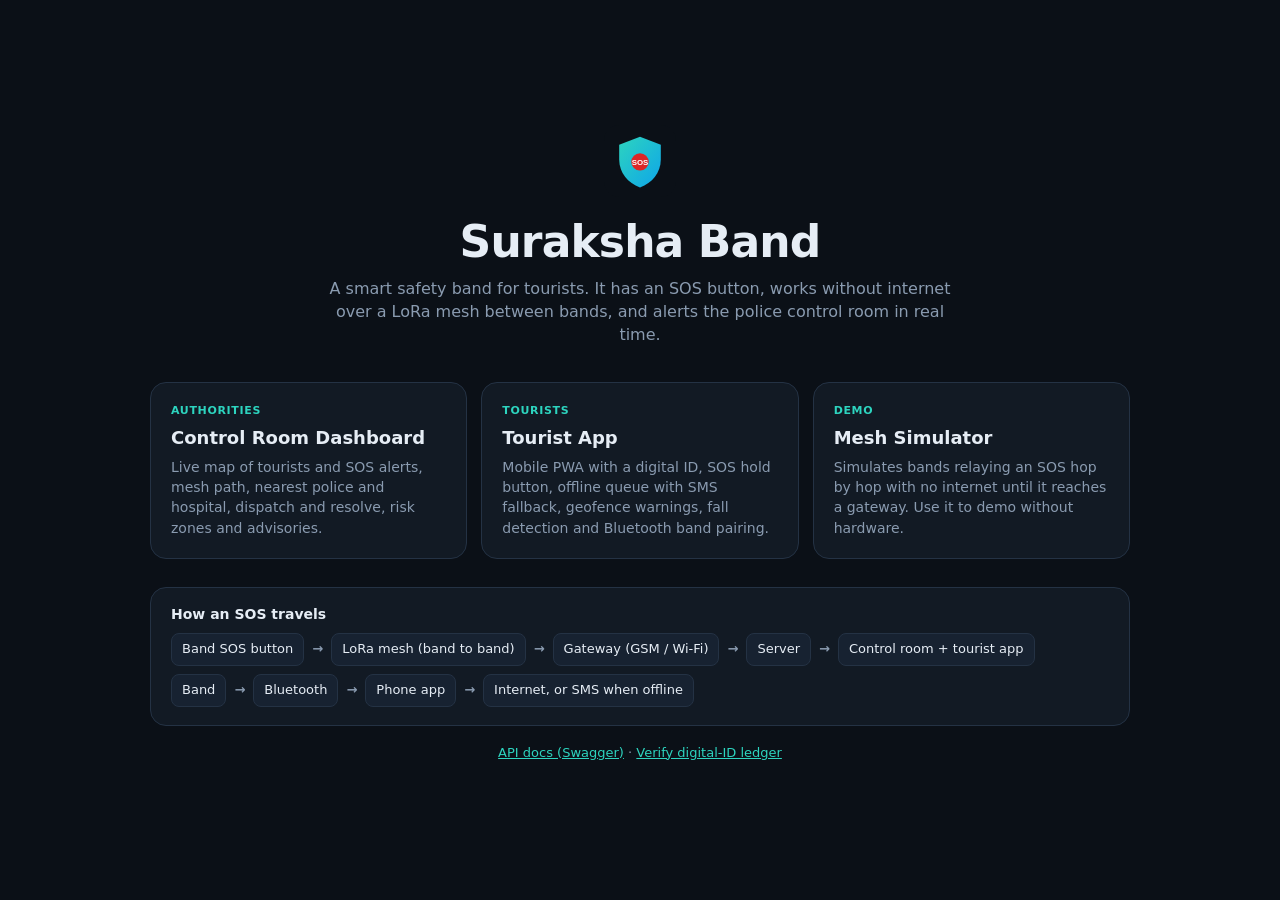
==== web/index.html @ 6df2b80c "Suraksha Band: tourist safety system with SOS, LoRa mesh, dashboard, PWA and simulator" ====
<!doctype html>
<html lang="en">
<head>
  <meta charset="utf-8">
  <meta name="viewport" content="width=device-width, initial-scale=1">
  <title>Suraksha Band</title>
  <link rel="icon" href="tourist/icon.svg" type="image/svg+xml">
  <link rel="stylesheet" href="shared/theme.css">
  <style>
    body { min-height: 100vh; display: grid; place-items: center; padding: 32px 16px; }
    .wrap { max-width: 980px; width: 100%; }
    .hero { text-align: center; margin-bottom: 36px; }
    .hero img { width: 72px; height: 72px; }
    .hero h1 { font-size: clamp(28px, 5vw, 44px); margin: 14px 0 8px; letter-spacing: -.02em; }
    .hero p { color: var(--muted); font-size: 16px; max-width: 640px; margin: 0 auto; }
    .grid { display: grid; grid-template-columns: repeat(auto-fit, minmax(270px, 1fr)); gap: 14px; }
    .card { background: var(--panel); border: 1px solid var(--line); border-radius: 16px; padding: 20px; text-decoration: none; color: var(--text); display: flex; flex-direction: column; gap: 8px; transition: border-color .15s, transform .15s; }
    .card:hover { border-color: var(--accent); transform: translateY(-2px); }
    .card h2 { font-size: 18px; }
    .card p { margin: 0; color: var(--muted); font-size: 14px; }
    .tag { font-size: 11px; font-weight: 700; text-transform: uppercase; letter-spacing: .06em; color: var(--accent); }
    .flow { margin-top: 28px; background: var(--panel); border: 1px solid var(--line); border-radius: 16px; padding: 18px 20px; }
    .flow h3 { font-size: 14px; margin-bottom: 10px; }
    .steps { display: flex; flex-wrap: wrap; gap: 8px; align-items: center; font-size: 13px; }
    .steps span { background: var(--panel-2); border: 1px solid var(--line); padding: 6px 10px; border-radius: 8px; }
    .steps b { color: var(--muted); }
    .links { margin-top: 18px; text-align: center; font-size: 13px; color: var(--muted); }
  </style>
</head>
<body>
  <div class="wrap">
    <div class="hero">
      <img src="tourist/icon.svg" alt="">
      <h1>Suraksha Band</h1>
      <p>A smart safety band for tourists. It has an SOS button, works without internet over a LoRa mesh between bands, and alerts the police control room in real time.</p>
    </div>
    <div class="grid">
      <a class="card" href="dashboard/"><span class="tag">Authorities</span><h2>Control Room Dashboard</h2><p>Live map of tourists and SOS alerts, mesh path, nearest police and hospital, dispatch and resolve, risk zones and advisories.</p></a>
      <a class="card" href="tourist/"><span class="tag">Tourists</span><h2>Tourist App</h2><p>Mobile PWA with a digital ID, SOS hold button, offline queue with SMS fallback, geofence warnings, fall detection and Bluetooth band pairing.</p></a>
      <a class="card" href="simulator/"><span class="tag">Demo</span><h2>Mesh Simulator</h2><p>Simulates bands relaying an SOS hop by hop with no internet until it reaches a gateway. Use it to demo without hardware.</p></a>
    </div>
    <div class="flow">
      <h3>How an SOS travels</h3>
      <div class="steps">
        <span>Band SOS button</span><b>→</b><span>LoRa mesh (band to band)</span><b>→</b><span>Gateway (GSM / Wi-Fi)</span><b>→</b><span>Server</span><b>→</b><span>Control room + tourist app</span>
      </div>
      <div class="steps" style="margin-top:8px">
        <span>Band</span><b>→</b><span>Bluetooth</span><b>→</b><span>Phone app</span><b>→</b><span>Internet, or SMS when offline</span>
      </div>
    </div>
    <p class="links"><a href="/docs">API docs (Swagger)</a> · <a href="/api/ledger/verify">Verify digital-ID ledger</a></p>
  </div>
</body>
</html>
---- web/shared/theme.css ----
:root {
  --bg: #0b1017;
  --panel: #121a24;
  --panel-2: #172231;
  --line: #243244;
  --text: #e6edf5;
  --muted: #8a9bb0;
  --accent: #2dd4bf;
  --accent-ink: #042f2b;
  --danger: #ef4444;
  --danger-soft: rgba(239, 68, 68, .15);
  --warn: #f59e0b;
  --warn-soft: rgba(245, 158, 11, .15);
  --ok: #22c55e;
  --ok-soft: rgba(34, 197, 94, .15);
  --info: #60a5fa;
  --info-soft: rgba(96, 165, 250, .15);
  --radius: 12px;
  --shadow: 0 10px 30px rgba(0, 0, 0, .35);
  --font: "Inter", system-ui, -apple-system, "Segoe UI", Roboto, sans-serif;
  --mono: "JetBrains Mono", ui-monospace, Consolas, monospace;
  color-scheme: dark;
}

* { box-sizing: border-box; }
html, body { margin: 0; height: 100%; }
body { background: var(--bg); color: var(--text); font: 14px/1.45 var(--font); -webkit-font-smoothing: antialiased; }
a { color: var(--accent); }
h1, h2, h3, h4 { margin: 0; line-height: 1.2; }
.muted { color: var(--muted); }
.mono { font-family: var(--mono); font-size: 12px; }

button, .btn {
  font: inherit; font-weight: 600; cursor: pointer;
  border: 1px solid var(--line); background: var(--panel-2); color: var(--text);
  padding: 8px 14px; border-radius: 9px; transition: background .15s, border-color .15s, transform .05s;
  display: inline-flex; align-items: center; gap: 6px; text-decoration: none;
}
button:hover, .btn:hover { border-color: #36506b; background: #1d2b3d; }
button:active { transform: translateY(1px); }
button:disabled { opacity: .5; cursor: not-allowed; }
.btn-primary { background: var(--accent); color: var(--accent-ink); border-color: var(--accent); }
.btn-primary:hover { background: #5eead4; border-color: #5eead4; }
.btn-danger { background: var(--danger); color: #fff; border-color: var(--danger); }
.btn-danger:hover { background: #f87171; border-color: #f87171; }
.btn-ghost { background: transparent; }
.btn-sm { padding: 5px 10px; font-size: 12px; }

input, select, textarea {
  font: inherit; color: var(--text); background: var(--bg); border: 1px solid var(--line);
  border-radius: 9px; padding: 9px 11px; width: 100%;
}
input:focus, select:focus, textarea:focus { outline: 2px solid rgba(45, 212, 191, .4); border-color: var(--accent); }
label { display: block; font-size: 12px; color: var(--muted); margin: 10px 0 4px; font-weight: 600; }

.badge {
  display: inline-flex; align-items: center; gap: 4px; font-size: 11px; font-weight: 700;
  padding: 2px 8px; border-radius: 999px; letter-spacing: .02em; text-transform: uppercase; white-space: nowrap;
}
.b-SOS, .b-open, .b-alert { background: var(--danger-soft); color: #fca5a5; }
.b-FALL { background: rgba(236, 72, 153, .15); color: #f9a8d4; }
.b-HEALTH { background: rgba(168, 85, 247, .15); color: #d8b4fe; }
.b-GEOFENCE, .b-acknowledged, .b-medium { background: var(--warn-soft); color: #fcd34d; }
.b-INACTIVITY { background: var(--info-soft); color: #93c5fd; }
.b-resolved, .b-safe { background: var(--ok-soft); color: #86efac; }
.b-high { background: var(--danger-soft); color: #fca5a5; }

.dot { width: 8px; height: 8px; border-radius: 50%; display: inline-block; background: var(--muted); }
.dot.on { background: var(--ok); box-shadow: 0 0 0 3px var(--ok-soft); }
.dot.off { background: var(--danger); }

.modal-back { position: fixed; inset: 0; background: rgba(0, 0, 0, .55); display: none; place-items: center; z-index: 2000; padding: 16px; }
.modal-back.show { display: grid; }
.modal { background: var(--panel); border: 1px solid var(--line); border-radius: 16px; padding: 20px; width: min(440px, 100%); box-shadow: var(--shadow); }
.modal h3 { margin-bottom: 6px; }
.modal .actions { display: flex; gap: 8px; justify-content: flex-end; margin-top: 16px; }

.toast-wrap { position: fixed; top: 16px; right: 16px; display: flex; flex-direction: column; gap: 8px; z-index: 3000; max-width: calc(100vw - 32px); }
.toast { background: var(--panel-2); border: 1px solid var(--line); border-left: 4px solid var(--accent); padding: 10px 14px; border-radius: 10px; box-shadow: var(--shadow); animation: slidein .25s ease; max-width: 360px; }
.toast.danger { border-left-color: var(--danger); }
.toast.warn { border-left-color: var(--warn); }
@keyframes slidein { from { transform: translateX(20px); opacity: 0; } }

/* Leaflet dark tweaks */
.leaflet-container { background: #0e1620; font-family: var(--font); }
.dark-tiles { filter: brightness(.72) invert(1) contrast(.9) hue-rotate(200deg) saturate(.35) brightness(.9); }
.leaflet-popup-content-wrapper, .leaflet-popup-tip { background: var(--panel); color: var(--text); border: 1px solid var(--line); }
.leaflet-popup-content { margin: 12px 14px; font-size: 13px; }
.leaflet-control-zoom a, .leaflet-bar a { background: var(--panel) !important; color: var(--text) !important; border-color: var(--line) !important; }
.leaflet-control-attribution { background: rgba(11, 16, 23, .7) !important; color: var(--muted) !important; }
.leaflet-control-attribution a { color: var(--muted) !important; }

.pin { display: grid; place-items: center; font: 700 11px var(--font); color: #fff; border-radius: 50%; border: 2px solid rgba(255, 255, 255, .85); box-shadow: 0 2px 6px rgba(0, 0, 0, .5); }
.pulse { position: relative; }
.pulse::after { content: ""; position: absolute; inset: -8px; border-radius: 50%; border: 3px solid var(--danger); animation: pulse 1.4s ease-out infinite; }
@keyframes pulse { from { transform: scale(.6); opacity: 1; } to { transform: scale(1.8); opacity: 0; } }

::-webkit-scrollbar { width: 8px; height: 8px; }
::-webkit-scrollbar-thumb { background: #243244; border-radius: 8px; }
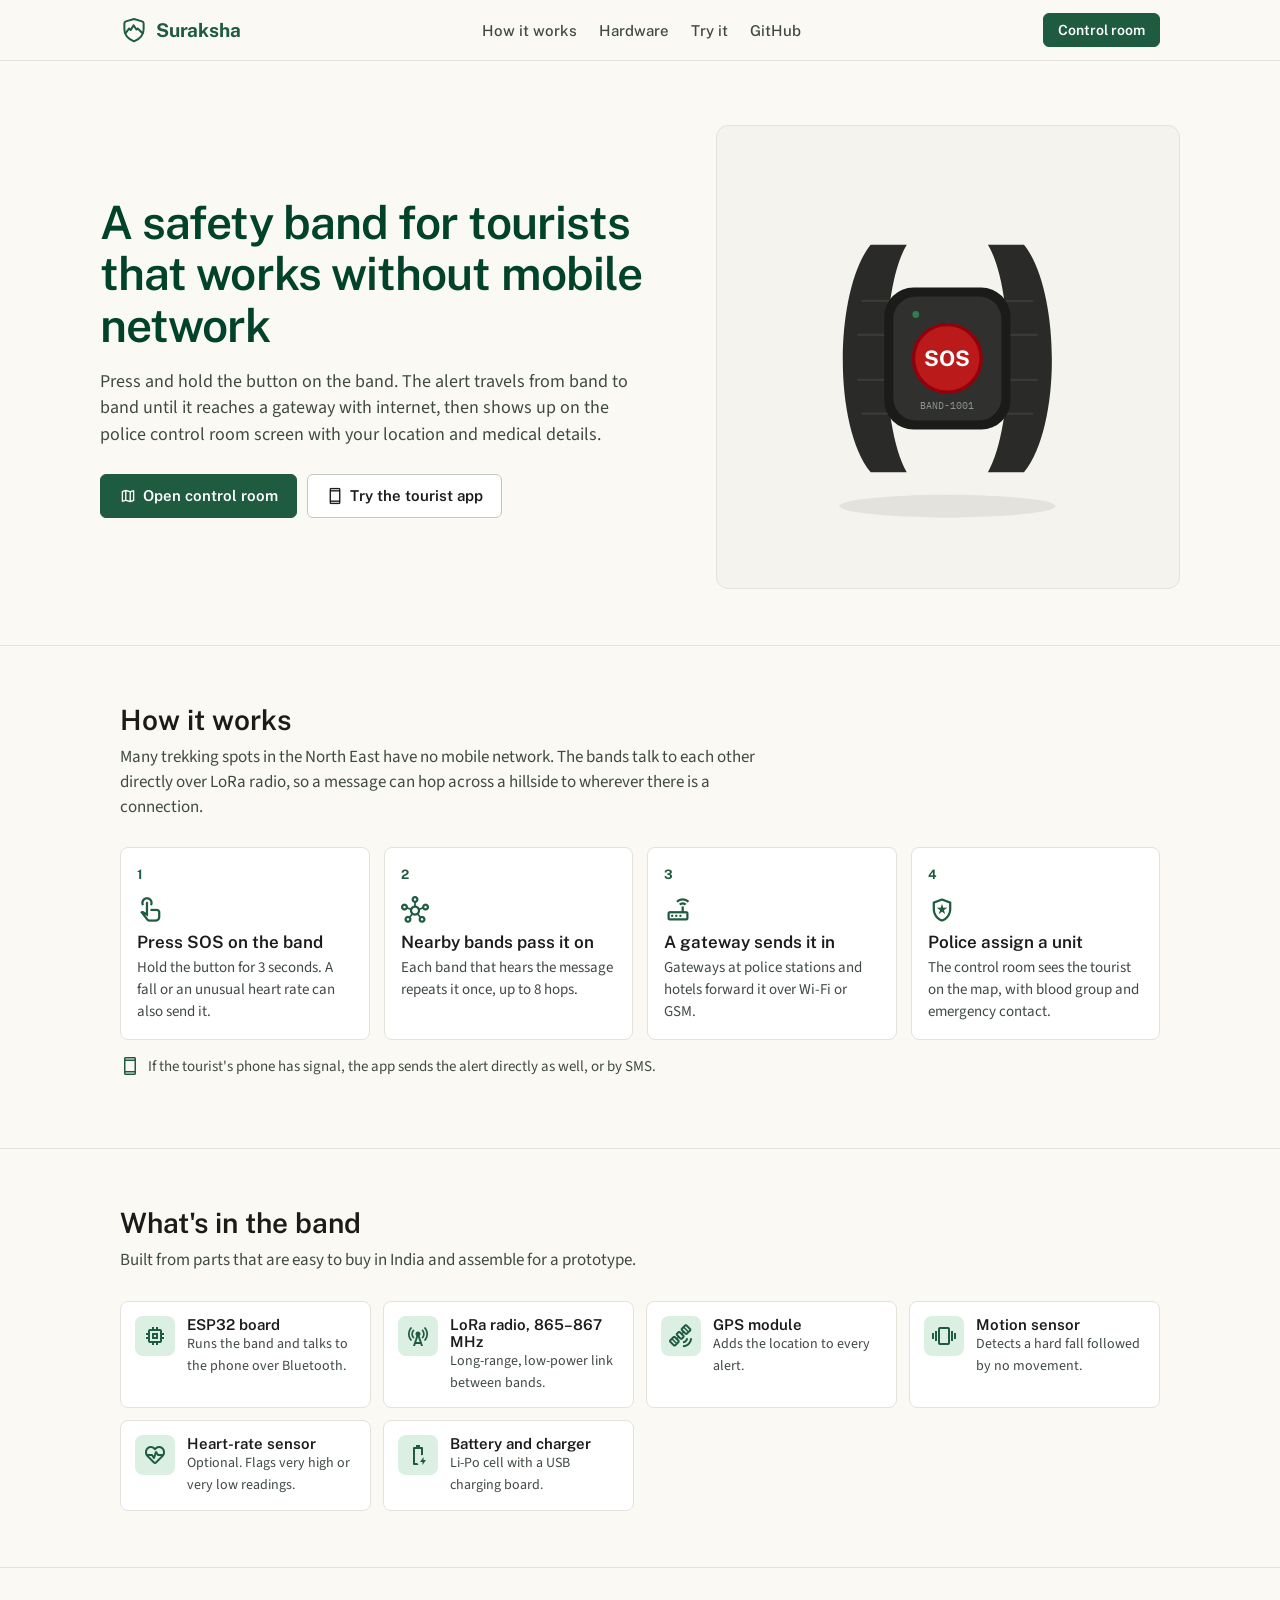
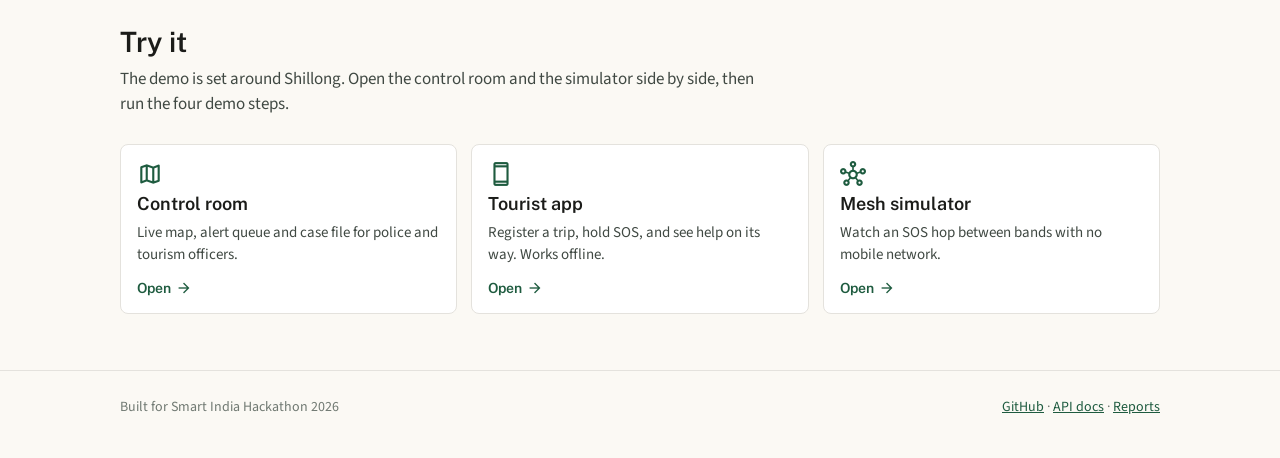
==== commit 37b5a378: "Redesign all pages in the Stitch style, add reports page, switch demo data to Indian tourists" ====
--- a/web/index.html
+++ b/web/index.html
@@ -4,51 +4,146 @@
   <meta charset="utf-8">
   <meta name="viewport" content="width=device-width, initial-scale=1">
   <title>Suraksha Band</title>
-  <link rel="icon" href="tourist/icon.svg" type="image/svg+xml">
+  <meta name="description" content="A safety band for tourists that works without mobile network.">
+  <link rel="icon" href="shared/logo.svg" type="image/svg+xml">
+  <link rel="preconnect" href="https://fonts.googleapis.com">
+  <link rel="stylesheet" href="https://fonts.googleapis.com/css2?family=IBM+Plex+Mono:wght@400;500&family=Public+Sans:wght@400;500;600;700&family=Source+Sans+3:wght@400;500;600;700&display=swap">
+  <link rel="stylesheet" href="https://fonts.googleapis.com/css2?family=Material+Symbols+Outlined:opsz,wght,FILL,GRAD@20..24,400,0..1,0&display=block">
   <link rel="stylesheet" href="shared/theme.css">
   <style>
-    body { min-height: 100vh; display: grid; place-items: center; padding: 32px 16px; }
-    .wrap { max-width: 980px; width: 100%; }
-    .hero { text-align: center; margin-bottom: 36px; }
-    .hero img { width: 72px; height: 72px; }
-    .hero h1 { font-size: clamp(28px, 5vw, 44px); margin: 14px 0 8px; letter-spacing: -.02em; }
-    .hero p { color: var(--muted); font-size: 16px; max-width: 640px; margin: 0 auto; }
-    .grid { display: grid; grid-template-columns: repeat(auto-fit, minmax(270px, 1fr)); gap: 14px; }
-    .card { background: var(--panel); border: 1px solid var(--line); border-radius: 16px; padding: 20px; text-decoration: none; color: var(--text); display: flex; flex-direction: column; gap: 8px; transition: border-color .15s, transform .15s; }
-    .card:hover { border-color: var(--accent); transform: translateY(-2px); }
-    .card h2 { font-size: 18px; }
-    .card p { margin: 0; color: var(--muted); font-size: 14px; }
-    .tag { font-size: 11px; font-weight: 700; text-transform: uppercase; letter-spacing: .06em; color: var(--accent); }
-    .flow { margin-top: 28px; background: var(--panel); border: 1px solid var(--line); border-radius: 16px; padding: 18px 20px; }
-    .flow h3 { font-size: 14px; margin-bottom: 10px; }
-    .steps { display: flex; flex-wrap: wrap; gap: 8px; align-items: center; font-size: 13px; }
-    .steps span { background: var(--panel-2); border: 1px solid var(--line); padding: 6px 10px; border-radius: 8px; }
-    .steps b { color: var(--muted); }
-    .links { margin-top: 18px; text-align: center; font-size: 13px; color: var(--muted); }
+    .wrap { max-width: 1080px; margin: 0 auto; padding: 0 20px; }
+    header.top { border-bottom: 1px solid var(--line); background: var(--bg); position: sticky; top: 0; z-index: 10; }
+    header.top .wrap { display: flex; align-items: center; justify-content: space-between; height: 60px; gap: 16px; }
+    header nav { display: flex; gap: 22px; font: 500 15px var(--head); }
+    header nav a { color: var(--text-2); text-decoration: none; }
+    header nav a:hover { color: var(--primary); }
+    .hero { display: grid; grid-template-columns: 1.1fr .9fr; gap: 48px; align-items: center; padding: 64px 0 56px; }
+    .hero h1 { font-size: clamp(32px, 4.4vw, 46px); line-height: 1.12; letter-spacing: -.02em; color: var(--primary-ink); }
+    .hero p { font-size: 18px; color: var(--text-2); margin: 18px 0 26px; max-width: 540px; }
+    .hero .ctas { display: flex; gap: 10px; flex-wrap: wrap; }
+    .hero .ctas .btn { padding: 12px 18px; font-size: 15px; }
+    .band-art { background: var(--surface-low); border: 1px solid var(--line); border-radius: 12px; aspect-ratio: 1 / 1; display: grid; place-items: center; }
+    .band-art svg { width: 78%; height: auto; }
+    section.block { padding: 56px 0; border-top: 1px solid var(--line); }
+    section.block h2 { font-size: 28px; margin-bottom: 8px; }
+    section.block > .wrap > p.lead { color: var(--text-2); font-size: 17px; margin: 0 0 28px; max-width: 640px; }
+    .steps4 { display: grid; grid-template-columns: repeat(4, 1fr); gap: 14px; }
+    .steps4 .card { position: relative; }
+    .steps4 .n { font: 700 13px var(--head); color: var(--primary); }
+    .steps4 .ms { font-size: 28px; color: var(--primary); display: block; margin: 10px 0 8px; max-width: none; }
+    .steps4 h3 { font-size: 17px; margin-bottom: 4px; }
+    .steps4 p { margin: 0; color: var(--text-2); font-size: 15px; }
+    .aside-note { margin-top: 16px; font-size: 15px; color: var(--text-2); display: flex; gap: 8px; align-items: center; }
+    .aside-note .ms { color: var(--primary); }
+    .parts { display: grid; grid-template-columns: repeat(auto-fit, minmax(220px, 1fr)); gap: 12px; }
+    .part { display: flex; gap: 12px; align-items: flex-start; background: var(--card); border: 1px solid var(--line); border-radius: var(--r); padding: 14px; }
+    .part .ms { font-size: 24px; color: var(--primary); background: var(--primary-soft); border-radius: 8px; padding: 8px; max-width: none; }
+    .part b { font: 600 15px var(--head); display: block; }
+    .part span { font-size: 14px; color: var(--text-2); }
+    .try { display: grid; grid-template-columns: repeat(3, 1fr); gap: 14px; }
+    .try a { text-decoration: none; color: var(--text); display: flex; flex-direction: column; gap: 6px; transition: border-color .12s; }
+    .try a:hover { border-color: var(--primary); }
+    .try .ms { font-size: 26px; color: var(--primary); max-width: none; }
+    .try h3 { font-size: 18px; }
+    .try p { margin: 0; color: var(--text-2); font-size: 15px; }
+    .try .go { margin-top: auto; padding-top: 8px; font: 600 14px var(--head); color: var(--primary); display: flex; align-items: center; gap: 4px; }
+    footer { border-top: 1px solid var(--line); padding: 26px 0 40px; color: var(--muted); font-size: 14px; }
+    footer .wrap { display: flex; justify-content: space-between; gap: 12px; flex-wrap: wrap; }
+    @media (max-width: 860px) {
+      .hero { grid-template-columns: 1fr; padding: 36px 0; gap: 28px; }
+      .band-art { max-width: 420px; }
+      .steps4, .try { grid-template-columns: 1fr 1fr; }
+      header nav { display: none; }
+    }
+    @media (max-width: 520px) { .steps4, .try { grid-template-columns: 1fr; } }
   </style>
 </head>
 <body>
-  <div class="wrap">
-    <div class="hero">
-      <img src="tourist/icon.svg" alt="">
-      <h1>Suraksha Band</h1>
-      <p>A smart safety band for tourists. It has an SOS button, works without internet over a LoRa mesh between bands, and alerts the police control room in real time.</p>
+  <header class="top">
+    <div class="wrap">
+      <a class="brand" href="/"><img src="shared/logo.svg" alt="">Suraksha</a>
+      <nav><a href="#how">How it works</a><a href="#hardware">Hardware</a><a href="#try">Try it</a><a href="https://github.com/bhoomizz/suraksha-band">GitHub</a></nav>
+      <a class="btn btn-primary" href="dashboard/">Control room</a>
     </div>
-    <div class="grid">
-      <a class="card" href="dashboard/"><span class="tag">Authorities</span><h2>Control Room Dashboard</h2><p>Live map of tourists and SOS alerts, mesh path, nearest police and hospital, dispatch and resolve, risk zones and advisories.</p></a>
-      <a class="card" href="tourist/"><span class="tag">Tourists</span><h2>Tourist App</h2><p>Mobile PWA with a digital ID, SOS hold button, offline queue with SMS fallback, geofence warnings, fall detection and Bluetooth band pairing.</p></a>
-      <a class="card" href="simulator/"><span class="tag">Demo</span><h2>Mesh Simulator</h2><p>Simulates bands relaying an SOS hop by hop with no internet until it reaches a gateway. Use it to demo without hardware.</p></a>
-    </div>
-    <div class="flow">
-      <h3>How an SOS travels</h3>
-      <div class="steps">
-        <span>Band SOS button</span><b>→</b><span>LoRa mesh (band to band)</span><b>→</b><span>Gateway (GSM / Wi-Fi)</span><b>→</b><span>Server</span><b>→</b><span>Control room + tourist app</span>
+  </header>
+
+  <main>
+    <div class="wrap hero">
+      <div>
+        <h1>A safety band for tourists that works without mobile network</h1>
+        <p>Press and hold the button on the band. The alert travels from band to band until it reaches a gateway with internet, then shows up on the police control room screen with your location and medical details.</p>
+        <div class="ctas">
+          <a class="btn btn-primary" href="dashboard/"><span class="ms">map</span>Open control room</a>
+          <a class="btn" href="tourist/"><span class="ms">smartphone</span>Try the tourist app</a>
+        </div>
       </div>
-      <div class="steps" style="margin-top:8px">
-        <span>Band</span><b>→</b><span>Bluetooth</span><b>→</b><span>Phone app</span><b>→</b><span>Internet, or SMS when offline</span>
+      <div class="band-art" aria-label="Drawing of the Suraksha band">
+        <svg viewBox="0 0 320 320" xmlns="http://www.w3.org/2000/svg">
+          <ellipse cx="160" cy="292" rx="96" ry="10" fill="#E4E2DD"/>
+          <path d="M92 60 C60 100 58 220 92 262 L124 262 C100 220 100 100 124 60 Z" fill="#2A2B28"/>
+          <path d="M228 60 C260 100 262 220 228 262 L196 262 C220 220 220 100 196 60 Z" fill="#2A2B28"/>
+          <g stroke="#3A3B37" stroke-width="2">
+            <line x1="84" y1="110" x2="112" y2="110"/><line x1="80" y1="140" x2="108" y2="140"/><line x1="80" y1="180" x2="108" y2="180"/><line x1="84" y1="210" x2="112" y2="210"/>
+            <line x1="208" y1="110" x2="236" y2="110"/><line x1="212" y1="140" x2="240" y2="140"/><line x1="212" y1="180" x2="240" y2="180"/><line x1="208" y1="210" x2="236" y2="210"/>
+          </g>
+          <rect x="104" y="98" width="112" height="126" rx="26" fill="#1B1C19"/>
+          <rect x="112" y="106" width="96" height="110" rx="20" fill="#30312E"/>
+          <circle cx="160" cy="161" r="30" fill="#BA1A1A"/>
+          <circle cx="160" cy="161" r="30" fill="none" stroke="#93000A" stroke-width="3"/>
+          <text x="160" y="168" text-anchor="middle" font-family="Public Sans, Arial, sans-serif" font-weight="700" font-size="19" fill="#fff">SOS</text>
+          <circle cx="132" cy="122" r="3" fill="#2F7D4F"/>
+          <text x="160" y="206" text-anchor="middle" font-family="IBM Plex Mono, monospace" font-size="9" fill="#8C948D">BAND-1001</text>
+        </svg>
       </div>
     </div>
-    <p class="links"><a href="/docs">API docs (Swagger)</a> · <a href="/api/ledger/verify">Verify digital-ID ledger</a></p>
-  </div>
+
+    <section class="block" id="how">
+      <div class="wrap">
+        <h2>How it works</h2>
+        <p class="lead">Many trekking spots in the North East have no mobile network. The bands talk to each other directly over LoRa radio, so a message can hop across a hillside to wherever there is a connection.</p>
+        <div class="steps4">
+          <div class="card"><span class="n">1</span><span class="ms">touch_app</span><h3>Press SOS on the band</h3><p>Hold the button for 3 seconds. A fall or an unusual heart rate can also send it.</p></div>
+          <div class="card"><span class="n">2</span><span class="ms">hub</span><h3>Nearby bands pass it on</h3><p>Each band that hears the message repeats it once, up to 8 hops.</p></div>
+          <div class="card"><span class="n">3</span><span class="ms">router</span><h3>A gateway sends it in</h3><p>Gateways at police stations and hotels forward it over Wi-Fi or GSM.</p></div>
+          <div class="card"><span class="n">4</span><span class="ms">local_police</span><h3>Police assign a unit</h3><p>The control room sees the tourist on the map, with blood group and emergency contact.</p></div>
+        </div>
+        <p class="aside-note"><span class="ms">smartphone</span>If the tourist's phone has signal, the app sends the alert directly as well, or by SMS.</p>
+      </div>
+    </section>
+
+    <section class="block" id="hardware">
+      <div class="wrap">
+        <h2>What's in the band</h2>
+        <p class="lead">Built from parts that are easy to buy in India and assemble for a prototype.</p>
+        <div class="parts">
+          <div class="part"><span class="ms">memory</span><div><b>ESP32 board</b><span>Runs the band and talks to the phone over Bluetooth.</span></div></div>
+          <div class="part"><span class="ms">cell_tower</span><div><b>LoRa radio, 865–867 MHz</b><span>Long-range, low-power link between bands.</span></div></div>
+          <div class="part"><span class="ms">satellite_alt</span><div><b>GPS module</b><span>Adds the location to every alert.</span></div></div>
+          <div class="part"><span class="ms">vibration</span><div><b>Motion sensor</b><span>Detects a hard fall followed by no movement.</span></div></div>
+          <div class="part"><span class="ms">ecg_heart</span><div><b>Heart-rate sensor</b><span>Optional. Flags very high or very low readings.</span></div></div>
+          <div class="part"><span class="ms">battery_charging_full</span><div><b>Battery and charger</b><span>Li-Po cell with a USB charging board.</span></div></div>
+        </div>
+      </div>
+    </section>
+
+    <section class="block" id="try">
+      <div class="wrap">
+        <h2>Try it</h2>
+        <p class="lead">The demo is set around Shillong. Open the control room and the simulator side by side, then run the four demo steps.</p>
+        <div class="try">
+          <a class="card" href="dashboard/"><span class="ms">map</span><h3>Control room</h3><p>Live map, alert queue and case file for police and tourism officers.</p><span class="go">Open<span class="ms" style="font-size:18px">arrow_forward</span></span></a>
+          <a class="card" href="tourist/"><span class="ms">smartphone</span><h3>Tourist app</h3><p>Register a trip, hold SOS, and see help on its way. Works offline.</p><span class="go">Open<span class="ms" style="font-size:18px">arrow_forward</span></span></a>
+          <a class="card" href="simulator/"><span class="ms">hub</span><h3>Mesh simulator</h3><p>Watch an SOS hop between bands with no mobile network.</p><span class="go">Open<span class="ms" style="font-size:18px">arrow_forward</span></span></a>
+        </div>
+      </div>
+    </section>
+  </main>
+
+  <footer>
+    <div class="wrap">
+      <span>Built for Smart India Hackathon 2026</span>
+      <span><a href="https://github.com/bhoomizz/suraksha-band">GitHub</a> · <a href="/docs">API docs</a> · <a href="reports/">Reports</a></span>
+    </div>
+  </footer>
 </body>
 </html>
--- a/web/shared/theme.css
+++ b/web/shared/theme.css
@@ -1,99 +1,166 @@
+/* Suraksha design tokens: warm paper background, forest green brand, red reserved for SOS. */
 :root {
-  --bg: #0b1017;
-  --panel: #121a24;
-  --panel-2: #172231;
-  --line: #243244;
-  --text: #e6edf5;
-  --muted: #8a9bb0;
-  --accent: #2dd4bf;
-  --accent-ink: #042f2b;
-  --danger: #ef4444;
-  --danger-soft: rgba(239, 68, 68, .15);
-  --warn: #f59e0b;
-  --warn-soft: rgba(245, 158, 11, .15);
-  --ok: #22c55e;
-  --ok-soft: rgba(34, 197, 94, .15);
-  --info: #60a5fa;
-  --info-soft: rgba(96, 165, 250, .15);
-  --radius: 12px;
-  --shadow: 0 10px 30px rgba(0, 0, 0, .35);
-  --font: "Inter", system-ui, -apple-system, "Segoe UI", Roboto, sans-serif;
-  --mono: "JetBrains Mono", ui-monospace, Consolas, monospace;
-  color-scheme: dark;
+  --bg: #FBF9F4;
+  --surface-low: #F5F3EE;
+  --surface: #F0EEE9;
+  --surface-high: #EAE8E3;
+  --card: #FFFFFF;
+  --line: #E4E2DD;
+  --line-strong: #C0C9C1;
+  --text: #1B1C19;
+  --text-2: #404943;
+  --muted: #707972;
+
+  --primary: #1E5B3F;
+  --primary-ink: #00432A;
+  --primary-soft: #DCEFE3;
+  --primary-tint: #B2F0CB;
+
+  --danger: #BA1A1A;
+  --danger-ink: #93000A;
+  --danger-soft: #FFDAD6;
+  --warn: #B7791F;
+  --warn-ink: #7A4F0E;
+  --warn-soft: #FBEBD2;
+  --ok: #2F7D4F;
+  --ok-soft: #DCEFE3;
+  --info: #2B6CB0;
+  --info-soft: #DDE8F5;
+  --plum: #8B3A62;
+  --plum-soft: #F5DFEA;
+  --violet: #5B4A9E;
+  --violet-soft: #E7E3F4;
+
+  --r: 8px;
+  --r-sm: 6px;
+  --head: "Public Sans", system-ui, "Segoe UI", sans-serif;
+  --body: "Source Sans 3", system-ui, "Segoe UI", sans-serif;
+  --mono: "IBM Plex Mono", ui-monospace, Consolas, monospace;
+  color-scheme: light;
 }
 
 * { box-sizing: border-box; }
-html, body { margin: 0; height: 100%; }
-body { background: var(--bg); color: var(--text); font: 14px/1.45 var(--font); -webkit-font-smoothing: antialiased; }
-a { color: var(--accent); }
-h1, h2, h3, h4 { margin: 0; line-height: 1.2; }
+html, body { margin: 0; }
+body { background: var(--bg); color: var(--text); font: 15px/1.45 var(--body); -webkit-font-smoothing: antialiased; }
+h1, h2, h3, h4 { font-family: var(--head); margin: 0; line-height: 1.25; font-weight: 600; }
+a { color: var(--primary); }
 .muted { color: var(--muted); }
-.mono { font-family: var(--mono); font-size: 12px; }
+.mono { font-family: var(--mono); font-size: 13px; }
+.small { font-size: 13px; }
+.hidden { display: none !important; }
+.label { font: 600 12px var(--head); color: var(--muted); text-transform: uppercase; letter-spacing: .05em; }
 
+/* Material Symbols */
+.ms {
+  font-family: "Material Symbols Outlined"; font-weight: normal; font-style: normal; font-size: 20px; line-height: 1;
+  display: inline-block; white-space: nowrap; direction: ltr; text-transform: none; letter-spacing: normal;
+  font-feature-settings: "liga"; -webkit-font-feature-settings: "liga"; -webkit-font-smoothing: antialiased;
+  font-variation-settings: "FILL" 0, "wght" 400; flex: none; overflow: hidden; max-width: 1.2em;
+}
+.ms.fill { font-variation-settings: "FILL" 1, "wght" 400; }
+
+/* Buttons */
 button, .btn {
-  font: inherit; font-weight: 600; cursor: pointer;
-  border: 1px solid var(--line); background: var(--panel-2); color: var(--text);
-  padding: 8px 14px; border-radius: 9px; transition: background .15s, border-color .15s, transform .05s;
-  display: inline-flex; align-items: center; gap: 6px; text-decoration: none;
+  font: 600 14px var(--head); cursor: pointer; color: var(--text); background: var(--card);
+  border: 1px solid var(--line-strong); border-radius: var(--r-sm); padding: 8px 14px;
+  display: inline-flex; align-items: center; justify-content: center; gap: 6px; text-decoration: none;
+  transition: background .12s, border-color .12s;
 }
-button:hover, .btn:hover { border-color: #36506b; background: #1d2b3d; }
-button:active { transform: translateY(1px); }
+button:hover, .btn:hover { background: var(--surface-low); }
 button:disabled { opacity: .5; cursor: not-allowed; }
-.btn-primary { background: var(--accent); color: var(--accent-ink); border-color: var(--accent); }
-.btn-primary:hover { background: #5eead4; border-color: #5eead4; }
-.btn-danger { background: var(--danger); color: #fff; border-color: var(--danger); }
-.btn-danger:hover { background: #f87171; border-color: #f87171; }
-.btn-ghost { background: transparent; }
-.btn-sm { padding: 5px 10px; font-size: 12px; }
+button:focus-visible, .btn:focus-visible, a:focus-visible { outline: 2px solid var(--primary); outline-offset: 2px; }
+.btn-primary { background: var(--primary); border-color: var(--primary); color: #fff; }
+.btn-primary:hover { background: var(--primary-ink); }
+.btn-danger { background: var(--danger); border-color: var(--danger); color: #fff; }
+.btn-danger:hover { background: var(--danger-ink); }
+.btn-danger-outline { color: var(--danger); border-color: var(--danger); }
+.btn-danger-outline:hover { background: var(--danger-soft); }
+.btn-ghost { background: transparent; border-color: transparent; color: var(--text-2); }
+.btn-ghost:hover { background: var(--surface); }
+.btn-sm { padding: 5px 10px; font-size: 13px; }
+.btn .ms { font-size: 18px; }
 
+/* Inputs */
 input, select, textarea {
-  font: inherit; color: var(--text); background: var(--bg); border: 1px solid var(--line);
-  border-radius: 9px; padding: 9px 11px; width: 100%;
+  font: 15px var(--body); color: var(--text); background: var(--card); width: 100%;
+  border: 1px solid var(--line-strong); border-radius: var(--r-sm); padding: 9px 11px;
 }
-input:focus, select:focus, textarea:focus { outline: 2px solid rgba(45, 212, 191, .4); border-color: var(--accent); }
-label { display: block; font-size: 12px; color: var(--muted); margin: 10px 0 4px; font-weight: 600; }
+input:focus, select:focus, textarea:focus { outline: none; border-color: var(--primary); box-shadow: 0 0 0 3px rgba(30, 91, 63, .15); }
+label { display: block; font: 500 13px var(--head); color: var(--text-2); margin: 12px 0 5px; }
+.hint { font-size: 13px; color: var(--muted); margin-top: 4px; }
 
-.badge {
-  display: inline-flex; align-items: center; gap: 4px; font-size: 11px; font-weight: 700;
-  padding: 2px 8px; border-radius: 999px; letter-spacing: .02em; text-transform: uppercase; white-space: nowrap;
-}
-.b-SOS, .b-open, .b-alert { background: var(--danger-soft); color: #fca5a5; }
-.b-FALL { background: rgba(236, 72, 153, .15); color: #f9a8d4; }
-.b-HEALTH { background: rgba(168, 85, 247, .15); color: #d8b4fe; }
-.b-GEOFENCE, .b-acknowledged, .b-medium { background: var(--warn-soft); color: #fcd34d; }
-.b-INACTIVITY { background: var(--info-soft); color: #93c5fd; }
-.b-resolved, .b-safe { background: var(--ok-soft); color: #86efac; }
-.b-high { background: var(--danger-soft); color: #fca5a5; }
+/* Badges: tinted background, dark text in the same hue */
+.badge { display: inline-flex; align-items: center; gap: 4px; font: 600 12px var(--head); padding: 2px 7px; border-radius: 4px; white-space: nowrap; }
+.b-SOS, .b-open, .b-alert, .b-high { background: var(--danger-soft); color: var(--danger-ink); }
+.b-FALL { background: var(--plum-soft); color: var(--plum); }
+.b-HEALTH { background: var(--violet-soft); color: var(--violet); }
+.b-GEOFENCE, .b-acknowledged, .b-medium { background: var(--warn-soft); color: var(--warn-ink); }
+.b-INACTIVITY { background: var(--info-soft); color: var(--info); }
+.b-resolved, .b-safe { background: var(--ok-soft); color: var(--primary-ink); }
+.b-neutral { background: var(--surface); color: var(--text-2); }
 
-.dot { width: 8px; height: 8px; border-radius: 50%; display: inline-block; background: var(--muted); }
-.dot.on { background: var(--ok); box-shadow: 0 0 0 3px var(--ok-soft); }
+.dot { width: 8px; height: 8px; border-radius: 50%; display: inline-block; background: var(--muted); flex: none; }
+.dot.on { background: var(--ok); }
 .dot.off { background: var(--danger); }
 
-.modal-back { position: fixed; inset: 0; background: rgba(0, 0, 0, .55); display: none; place-items: center; z-index: 2000; padding: 16px; }
+/* Cards */
+.card { background: var(--card); border: 1px solid var(--line); border-radius: var(--r); padding: 16px; }
+
+/* Modal */
+.modal-back { position: fixed; inset: 0; background: rgba(27, 28, 25, .45); display: none; place-items: center; z-index: 2000; padding: 16px; }
 .modal-back.show { display: grid; }
-.modal { background: var(--panel); border: 1px solid var(--line); border-radius: 16px; padding: 20px; width: min(440px, 100%); box-shadow: var(--shadow); }
-.modal h3 { margin-bottom: 6px; }
-.modal .actions { display: flex; gap: 8px; justify-content: flex-end; margin-top: 16px; }
+.modal { background: var(--card); border: 1px solid var(--line); border-radius: 10px; padding: 22px; width: min(460px, 100%); box-shadow: 0 12px 40px rgba(0, 0, 0, .18); max-height: calc(100vh - 32px); overflow-y: auto; }
+.modal h3 { font-size: 19px; margin-bottom: 4px; }
+.modal .actions { display: flex; gap: 8px; justify-content: flex-end; margin-top: 18px; }
 
-.toast-wrap { position: fixed; top: 16px; right: 16px; display: flex; flex-direction: column; gap: 8px; z-index: 3000; max-width: calc(100vw - 32px); }
-.toast { background: var(--panel-2); border: 1px solid var(--line); border-left: 4px solid var(--accent); padding: 10px 14px; border-radius: 10px; box-shadow: var(--shadow); animation: slidein .25s ease; max-width: 360px; }
+/* Toasts */
+.toast-wrap { position: fixed; top: 70px; right: 16px; display: flex; flex-direction: column; gap: 8px; z-index: 3000; max-width: calc(100vw - 32px); }
+.toast { background: var(--card); border: 1px solid var(--line); border-left: 4px solid var(--primary); padding: 10px 14px; border-radius: var(--r-sm); box-shadow: 0 6px 20px rgba(0, 0, 0, .12); animation: slidein .2s ease; max-width: 360px; font-size: 14px; }
 .toast.danger { border-left-color: var(--danger); }
 .toast.warn { border-left-color: var(--warn); }
-@keyframes slidein { from { transform: translateX(20px); opacity: 0; } }
+@keyframes slidein { from { transform: translateY(-6px); opacity: 0; } }
 
-/* Leaflet dark tweaks */
-.leaflet-container { background: #0e1620; font-family: var(--font); }
-.dark-tiles { filter: brightness(.72) invert(1) contrast(.9) hue-rotate(200deg) saturate(.35) brightness(.9); }
-.leaflet-popup-content-wrapper, .leaflet-popup-tip { background: var(--panel); color: var(--text); border: 1px solid var(--line); }
-.leaflet-popup-content { margin: 12px 14px; font-size: 13px; }
-.leaflet-control-zoom a, .leaflet-bar a { background: var(--panel) !important; color: var(--text) !important; border-color: var(--line) !important; }
-.leaflet-control-attribution { background: rgba(11, 16, 23, .7) !important; color: var(--muted) !important; }
-.leaflet-control-attribution a { color: var(--muted) !important; }
+/* Leaflet */
+.leaflet-container { background: #EFEDE6; font-family: var(--body); }
+.map-tiles { filter: saturate(.75) sepia(.08); } /* softens OSM colours to sit with the warm palette */
+.leaflet-popup-content-wrapper { border-radius: var(--r); box-shadow: 0 6px 20px rgba(0, 0, 0, .15); }
+.leaflet-popup-content { margin: 12px 14px; font-size: 14px; line-height: 1.4; }
+.leaflet-bar a { color: var(--text) !important; }
+.pin { display: grid; place-items: center; font: 700 11px var(--head); color: #fff; border-radius: 50%; border: 2px solid #fff; box-shadow: 0 1px 4px rgba(0, 0, 0, .35); }
+.pulse { position: relative; }
+.pulse::after { content: ""; position: absolute; inset: -7px; border-radius: 50%; border: 2px solid var(--danger); animation: pulse 1.6s ease-out infinite; }
+@keyframes pulse { from { transform: scale(.7); opacity: .9; } to { transform: scale(1.7); opacity: 0; } }
 
-.pin { display: grid; place-items: center; font: 700 11px var(--font); color: #fff; border-radius: 50%; border: 2px solid rgba(255, 255, 255, .85); box-shadow: 0 2px 6px rgba(0, 0, 0, .5); }
-.pulse { position: relative; }
-.pulse::after { content: ""; position: absolute; inset: -8px; border-radius: 50%; border: 3px solid var(--danger); animation: pulse 1.4s ease-out infinite; }
-@keyframes pulse { from { transform: scale(.6); opacity: 1; } to { transform: scale(1.8); opacity: 0; } }
+/* App shell shared by the control room, reports and simulator */
+.shell { display: grid; grid-template: "head head" 60px "rail main" 1fr / 80px 1fr; height: 100vh; overflow: hidden; }
+.appbar { grid-area: head; display: flex; align-items: center; gap: 14px; padding: 0 18px; background: var(--card); border-bottom: 1px solid var(--line); min-width: 0; }
+.brand { display: flex; align-items: center; gap: 8px; text-decoration: none; color: var(--primary); font: 700 19px var(--head); letter-spacing: -.01em; }
+.brand img { width: 28px; height: 28px; }
+.vsep { width: 1px; height: 26px; background: var(--line); }
+.place { display: flex; flex-direction: column; line-height: 1.2; min-width: 0; }
+.place b { font: 600 15px var(--head); }
+.place span { font-size: 13px; color: var(--muted); white-space: nowrap; }
+.grow { flex: 1; }
+.live { display: inline-flex; align-items: center; gap: 6px; font: 600 13px var(--head); color: var(--text-2); background: var(--surface-low); border: 1px solid var(--line); padding: 4px 10px; border-radius: var(--r-sm); }
+.officer { border: 0; background: transparent; padding: 4px; gap: 8px; text-align: left; font-weight: 500; }
+.officer:hover { background: var(--surface-low); }
+.officer .avatar { width: 32px; height: 32px; border-radius: 50%; background: var(--primary); color: #fff; display: grid; place-items: center; font: 700 12px var(--head); }
+.officer b { display: block; font: 600 14px var(--head); }
+.officer small { display: block; font-size: 12px; color: var(--muted); }
+.rail { grid-area: rail; background: var(--surface-low); border-right: 1px solid var(--line); display: flex; flex-direction: column; align-items: stretch; gap: 4px; padding: 10px 8px; }
+.rail a { display: flex; flex-direction: column; align-items: center; gap: 3px; padding: 8px 2px; border-radius: var(--r); text-decoration: none; color: var(--text-2); font: 500 12px var(--head); text-align: center; }
+.rail a .ms { font-size: 22px; padding: 3px 14px; border-radius: 14px; max-width: none; }
+.rail a:hover .ms { background: var(--surface-high); }
+.rail a.active { color: var(--primary-ink); font-weight: 700; }
+.rail a.active .ms { background: var(--primary-tint); font-variation-settings: "FILL" 1; }
+.rail .rail-gap { flex: 1; }
+.shell-main { grid-area: main; min-width: 0; min-height: 0; overflow: hidden; }
 
-::-webkit-scrollbar { width: 8px; height: 8px; }
-::-webkit-scrollbar-thumb { background: #243244; border-radius: 8px; }
+@media (max-width: 900px) {
+  .shell { grid-template: "head" auto "main" 1fr "rail" 64px / 1fr; height: 100dvh; }
+  .appbar { flex-wrap: wrap; padding: 8px 12px; gap: 8px; }
+  .place, .vsep, .officer span:last-child { display: none; }
+  .rail { flex-direction: row; justify-content: space-around; border-right: 0; border-top: 1px solid var(--line); padding: 4px; }
+  .rail .rail-gap { display: none; }
+  .rail a { flex: 1; padding: 4px 0; }
+}
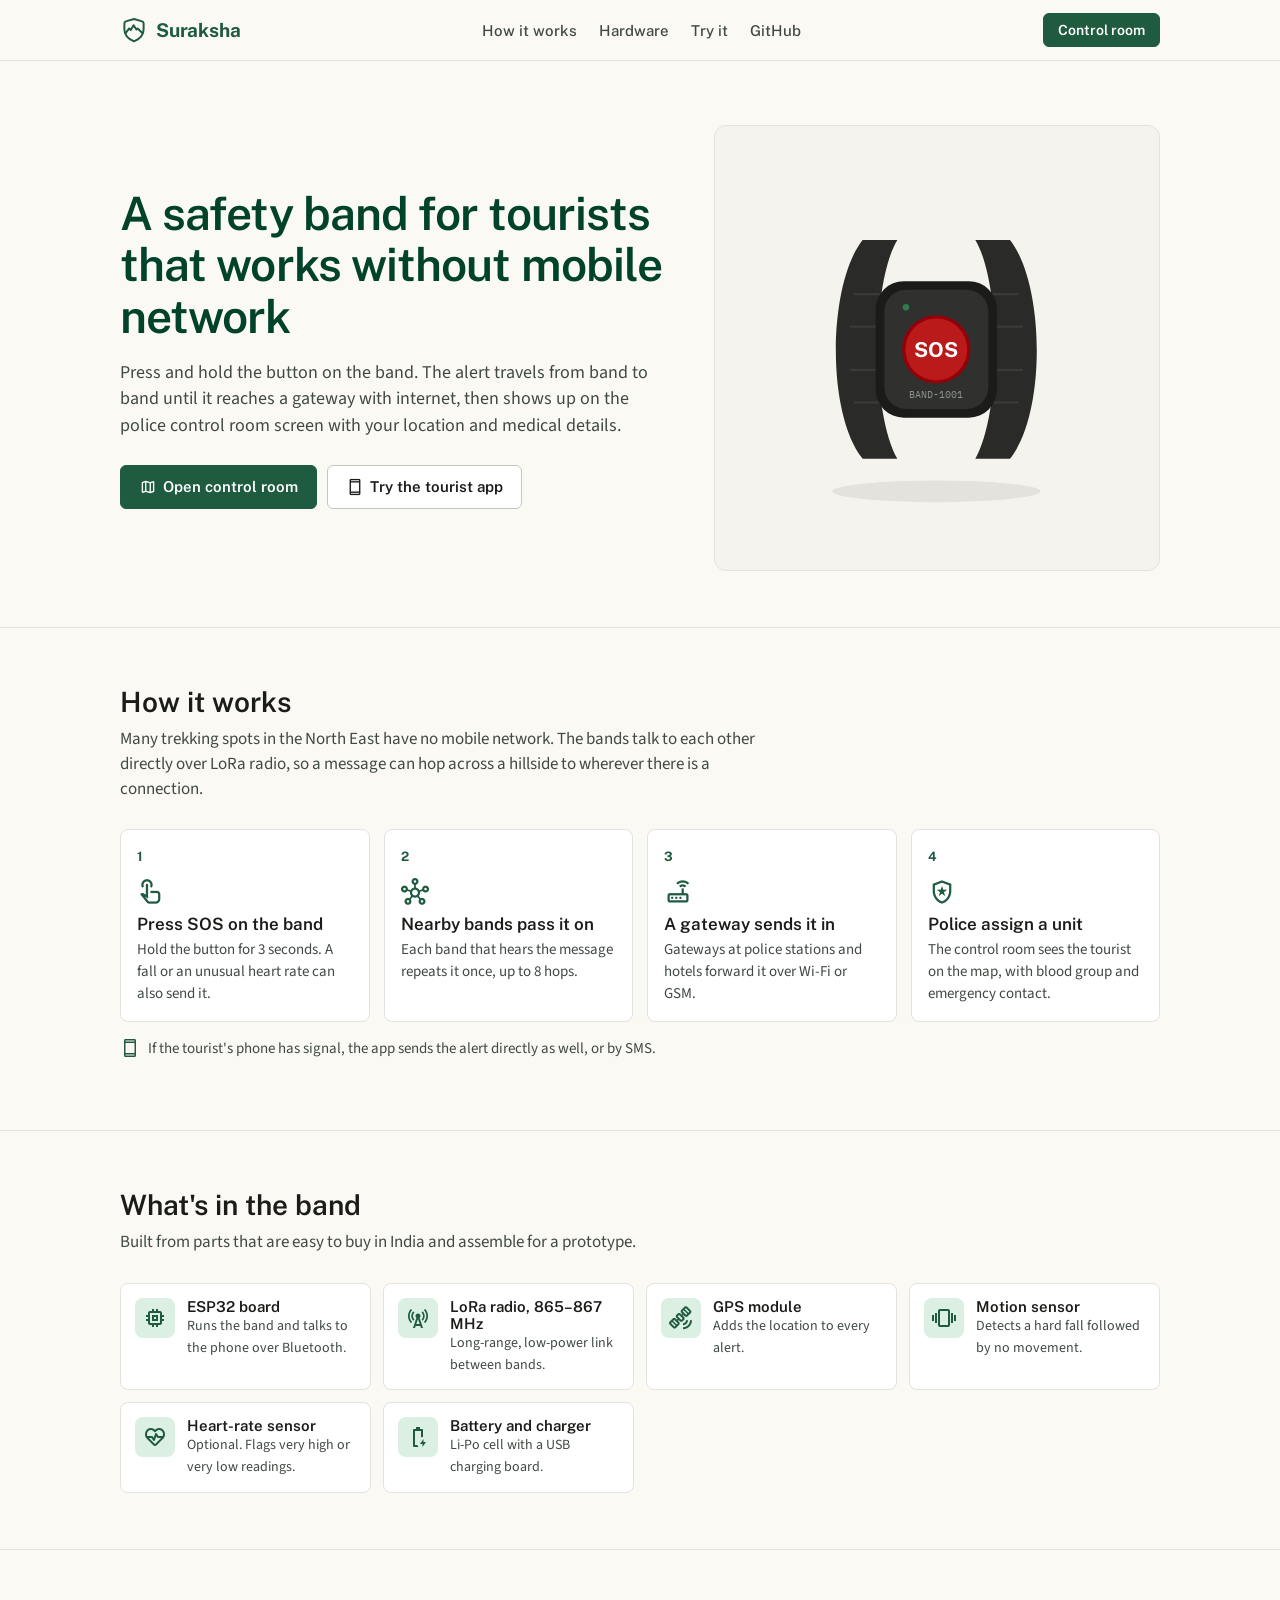
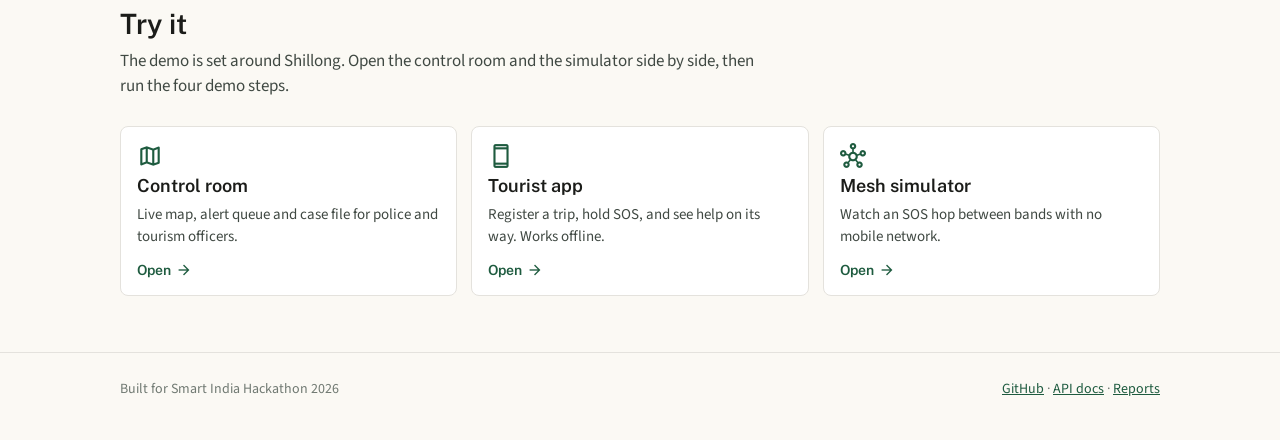
==== commit aa5dcc54: "Mobile layout: pane switchers for control room and simulator, icon-only top bars, folding map legend" ====
--- a/web/index.html
+++ b/web/index.html
@@ -17,7 +17,7 @@
     header nav { display: flex; gap: 22px; font: 500 15px var(--head); }
     header nav a { color: var(--text-2); text-decoration: none; }
     header nav a:hover { color: var(--primary); }
-    .hero { display: grid; grid-template-columns: 1.1fr .9fr; gap: 48px; align-items: center; padding: 64px 0 56px; }
+    .hero { display: grid; grid-template-columns: 1.1fr .9fr; gap: 48px; align-items: center; padding-top: 64px; padding-bottom: 56px; }
     .hero h1 { font-size: clamp(32px, 4.4vw, 46px); line-height: 1.12; letter-spacing: -.02em; color: var(--primary-ink); }
     .hero p { font-size: 18px; color: var(--text-2); margin: 18px 0 26px; max-width: 540px; }
     .hero .ctas { display: flex; gap: 10px; flex-wrap: wrap; }
@@ -50,12 +50,17 @@
     footer { border-top: 1px solid var(--line); padding: 26px 0 40px; color: var(--muted); font-size: 14px; }
     footer .wrap { display: flex; justify-content: space-between; gap: 12px; flex-wrap: wrap; }
     @media (max-width: 860px) {
-      .hero { grid-template-columns: 1fr; padding: 36px 0; gap: 28px; }
+      .hero { grid-template-columns: 1fr; padding-top: 32px; padding-bottom: 32px; gap: 28px; }
+      .hero p { font-size: 17px; }
+      .hero .ctas .btn { flex: 1; }
+      section.block { padding: 40px 0; }
+      section.block h2 { font-size: 24px; }
+      header.top .brand { font-size: 18px; }
       .band-art { max-width: 420px; }
       .steps4, .try { grid-template-columns: 1fr 1fr; }
       header nav { display: none; }
     }
-    @media (max-width: 520px) { .steps4, .try { grid-template-columns: 1fr; } }
+    @media (max-width: 520px) { .steps4, .try { grid-template-columns: 1fr; } .hero .ctas { flex-direction: column; } }
   </style>
 </head>
 <body>
--- a/web/shared/theme.css
+++ b/web/shared/theme.css
@@ -156,11 +156,42 @@
 .rail .rail-gap { flex: 1; }
 .shell-main { grid-area: main; min-width: 0; min-height: 0; overflow: hidden; }
 
+/* Pane switcher used on phones by the control room and simulator */
+.mview { display: none; }
+
 @media (max-width: 900px) {
-  .shell { grid-template: "head" auto "main" 1fr "rail" 64px / 1fr; height: 100dvh; }
-  .appbar { flex-wrap: wrap; padding: 8px 12px; gap: 8px; }
+  .shell { grid-template: "head" 56px "main" 1fr "rail" auto / 1fr; height: 100vh; height: 100dvh; }
+  .appbar { padding: 0 12px; gap: 8px; }
   .place, .vsep, .officer span:last-child { display: none; }
-  .rail { flex-direction: row; justify-content: space-around; border-right: 0; border-top: 1px solid var(--line); padding: 4px; }
+  .appbar .lbl { display: none; }
+  .appbar button, .appbar .btn { padding: 8px; }
+  .appbar button .ms, .appbar .btn .ms { font-size: 20px; }
+  .brand { font-size: 18px; }
+  .live { padding: 3px 8px; }
+  .rail { flex-direction: row; justify-content: space-around; border-right: 0; border-top: 1px solid var(--line); padding: 4px 4px calc(4px + env(safe-area-inset-bottom)); }
   .rail .rail-gap { display: none; }
-  .rail a { flex: 1; padding: 4px 0; }
+  .rail a { flex: 1; padding: 4px 0; font-size: 11px; }
+  .rail a .ms { padding: 3px 12px; }
+
+  .mview { display: flex; gap: 4px; padding: 6px 10px; background: var(--card); border-bottom: 1px solid var(--line); }
+  .mview button { flex: 1; border: 0; background: var(--surface); color: var(--text-2); padding: 7px 4px; font-size: 14px; position: relative; }
+  .mview button.active { background: var(--primary); color: #fff; }
+  .mview button .ms { font-size: 18px; }
+  .mview .pip { position: absolute; top: 4px; right: 8px; min-width: 18px; height: 18px; border-radius: 9px; background: var(--danger); color: #fff; font: 700 11px/18px var(--head); padding: 0 5px; }
+  .mview .pip:empty { display: none; }
+  .modal { padding: 18px; }
+  .toast-wrap { top: 64px; right: 10px; left: 10px; }
+  .toast { max-width: none; }
 }
+@media (min-width: 901px) { .mobile-only { display: none !important; } }
+
+/* Map legends fold away on phones so they don't cover the map */
+.legend-title { cursor: default; }
+@media (max-width: 900px) {
+  .legend { left: 8px !important; bottom: 22px !important; padding: 7px 10px !important; font-size: 12px !important; gap: 4px 12px !important; }
+  .legend-title { cursor: pointer; border-bottom: 0 !important; padding-bottom: 0 !important; margin: 0 !important; display: flex; align-items: center; gap: 4px; }
+  .legend-title::after { content: "expand_more"; font-family: "Material Symbols Outlined"; font-size: 18px; font-feature-settings: "liga"; line-height: 1; }
+  .legend.open .legend-title::after { content: "expand_less"; }
+  .legend:not(.open) > span { display: none !important; }
+  .legend.open .legend-title { margin-bottom: 4px !important; }
+}
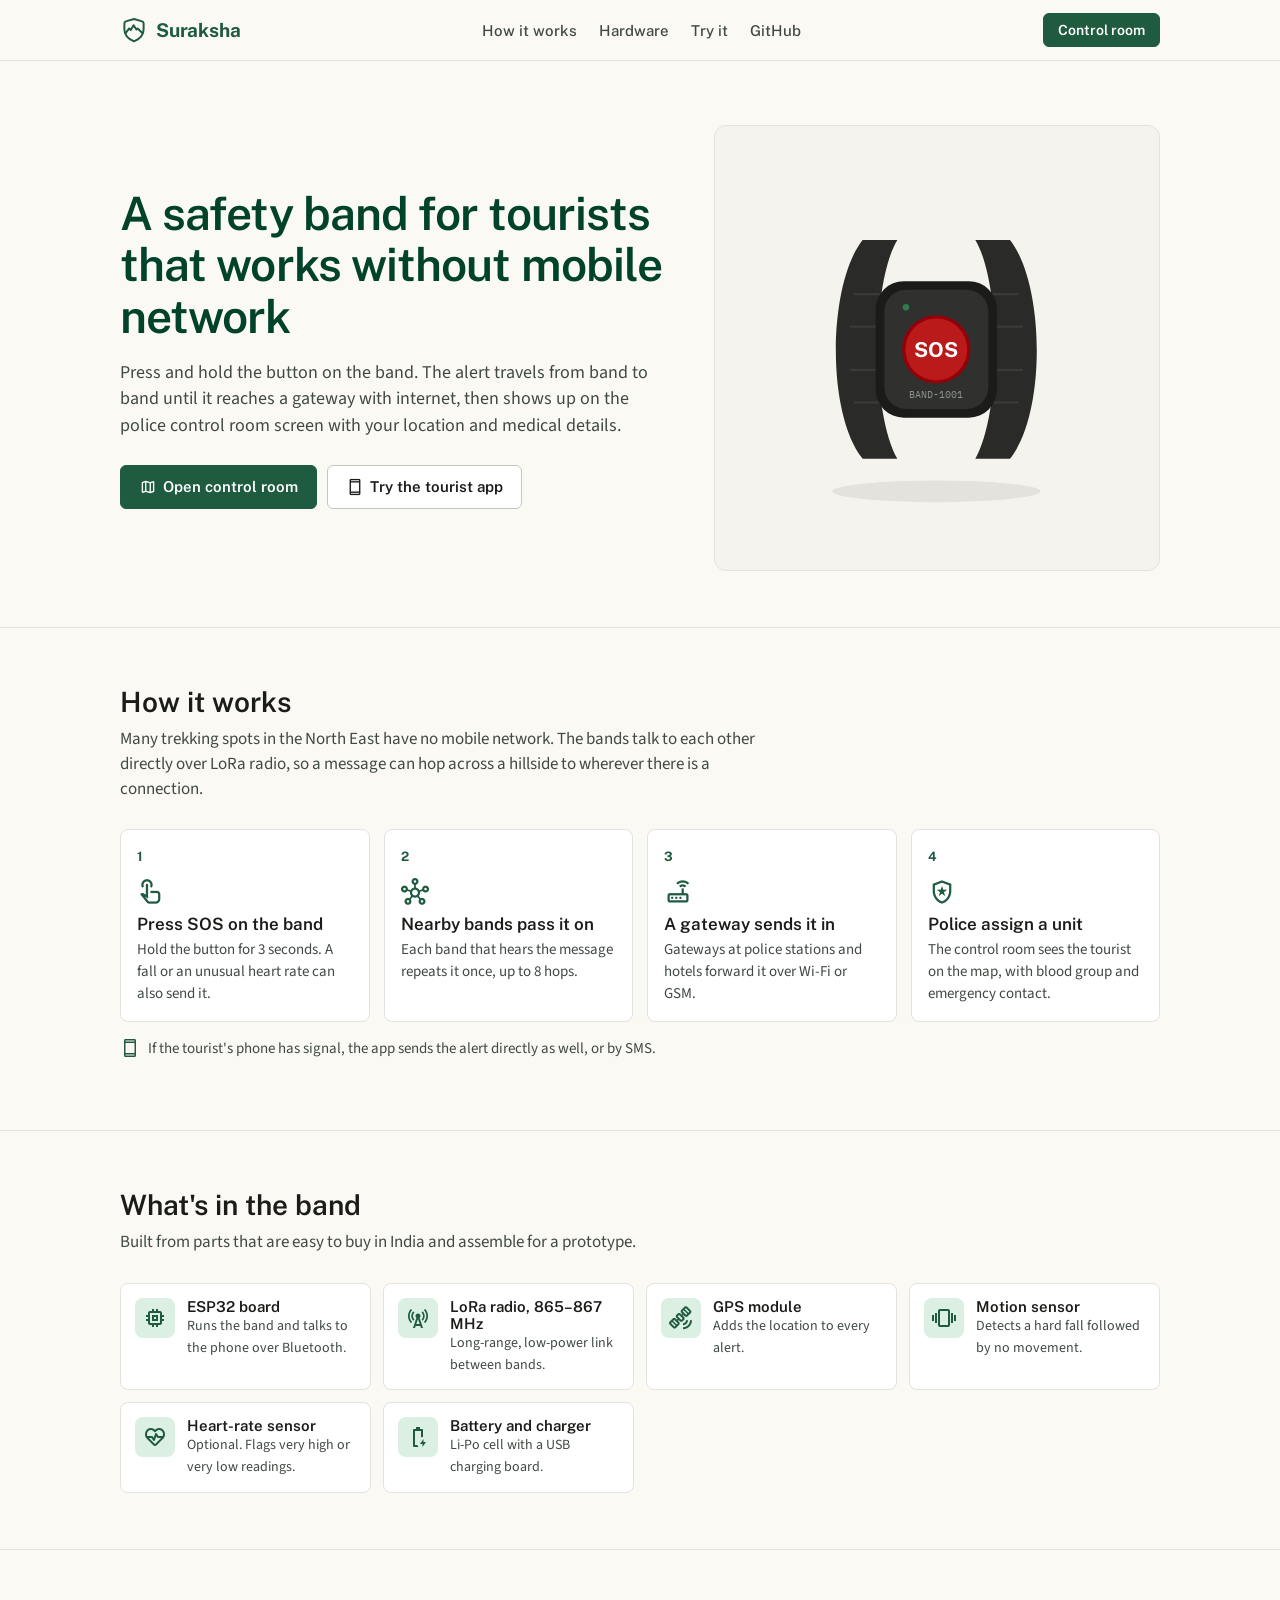
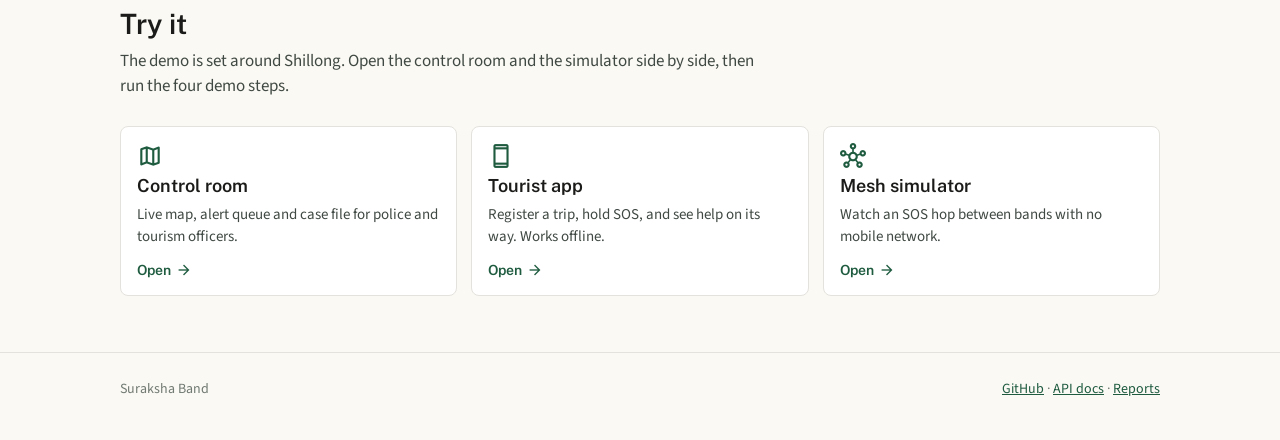
==== commit 8e89803d: "English-only map limited to India, rename duty officer, remove footer line, keep demo gateways onlin" ====
--- a/web/index.html
+++ b/web/index.html
@@ -146,7 +146,7 @@
 
   <footer>
     <div class="wrap">
-      <span>Built for Smart India Hackathon 2026</span>
+      <span>Suraksha Band</span>
       <span><a href="https://github.com/bhoomizz/suraksha-band">GitHub</a> · <a href="/docs">API docs</a> · <a href="reports/">Reports</a></span>
     </div>
   </footer>
--- a/web/shared/theme.css
+++ b/web/shared/theme.css
@@ -122,7 +122,16 @@
 
 /* Leaflet */
 .leaflet-container { background: #EFEDE6; font-family: var(--body); }
-.map-tiles { filter: saturate(.75) sepia(.08); } /* softens OSM colours to sit with the warm palette */
+.map-tiles { filter: saturate(.8) sepia(.1); } /* softens the street map to sit with the warm palette */
+.map-label { pointer-events: none; }
+.map-label span { display: block; transform: translate(-50%, -50%); white-space: nowrap; font: 600 12px var(--head); color: #4A4F49; text-shadow: 0 0 3px #fff, 0 0 3px #fff, 0 0 3px #fff; }
+.map-label.city span { font: 700 16px var(--head); color: var(--text); letter-spacing: .02em; }
+.map-label.spot span { color: var(--primary-ink); }
+.map-label.road span { font: italic 500 11px var(--body); color: var(--muted); }
+.labels-far .map-label:not(.city) span { display: none; }
+.labels-far .map-label.spot span { display: block; font-size: 11px; }
+.map-region { background: var(--card); border: 1px solid var(--line); border-radius: var(--r-sm); padding: 4px 9px; font: 600 12px var(--head); color: var(--text-2); box-shadow: 0 1px 4px rgba(0, 0, 0, .08); }
+@media (max-width: 900px) { .map-region { font-size: 11px; padding: 3px 7px; } }
 .leaflet-popup-content-wrapper { border-radius: var(--r); box-shadow: 0 6px 20px rgba(0, 0, 0, .15); }
 .leaflet-popup-content { margin: 12px 14px; font-size: 14px; line-height: 1.4; }
 .leaflet-bar a { color: var(--text) !important; }
